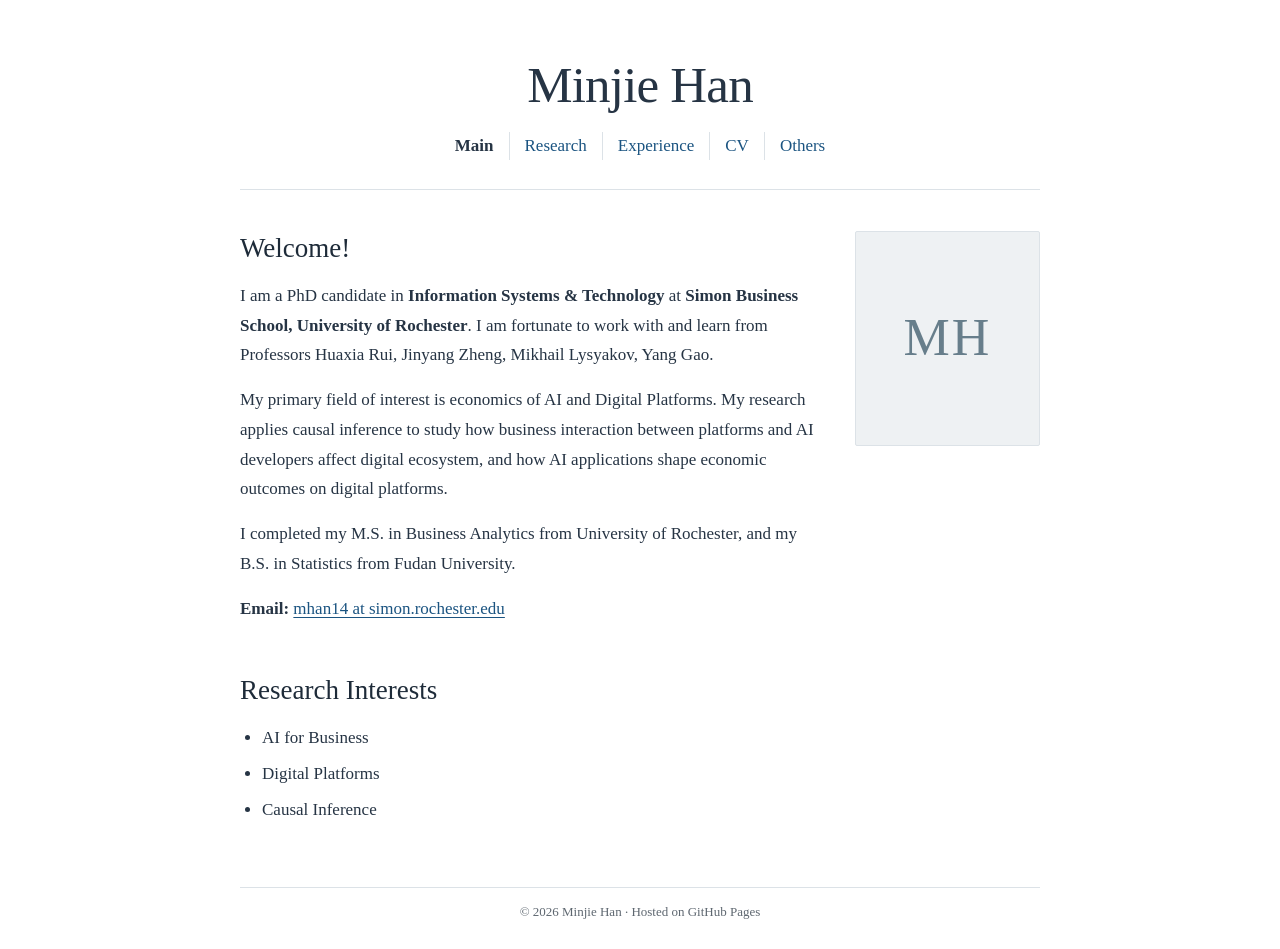
==== index.html @ f379dd78 "Update index.html" ====
<!DOCTYPE html>
<html lang="en">
<head>
  <meta charset="UTF-8">
  <meta name="viewport" content="width=device-width, initial-scale=1">
  <meta name="description" content="Academic homepage of Minjie Han.">
  <title>Minjie Han | Academic Homepage</title>
  <link rel="stylesheet" href="styles.css">
</head>
<body>
  <div class="container">
    <header class="site-header">
      <h1><a href="index.html">Minjie Han</a></h1>
      <nav class="site-nav" aria-label="Main navigation">
        <a href="index.html" aria-current="page">Main</a>
        <a href="research.html">Research</a>
        <a href="experience.html">Experience</a>
        <a href="cv.html">CV</a>
        <a href="others.html">Others</a>
      </nav>
    </header>
    <div class="top-rule"></div>

    <main>
      <div class="hero">
        <div>
          <h2>Welcome!</h2>
          <!-- EDIT: Replace the bracketed text and rewrite this paragraph in your voice. -->
          <p>I am a PhD candidate in <strong>Information Systems & Technology</strong> at <strong>Simon Business School, University of Rochester</strong>. 
            I am fortunate to work with and learn from Professors Huaxia Rui, Jinyang Zheng, Mikhail Lysyakov, Yang Gao.</p>
          <p>My primary field of interest is economics of AI and Digital Platforms. 
            My research applies causal inference to study how business interaction between platforms and AI developers affect digital ecosystem, and how AI applications shape economic outcomes on digital platforms.</p>
          <p>I completed my M.S. in Business Analytics from University of Rochester, and my B.S. in Statistics from Fudan University.</p>
          <p><strong>Email:</strong> <a href="mailto:yourname@university.edu">mhan14 at simon.rochester.edu</a></p>
          <!-- Optional: Add verified links, e.g. Google Scholar or LinkedIn, below. -->
        </div>
        <!-- EDIT PHOTO: Replace the next div with:
             <img class="portrait" src="images/profile.jpg" alt="Portrait of Minjie Han">
             after uploading images/profile.jpg to your repository. -->
        <div class="portrait portrait-placeholder" aria-label="Photo placeholder">MH</div>
      </div>

      <h2>Research Interests</h2>
      <ul class="info-list">
        <li>AI for Business</li>
        <li>Digital Platforms</li>
        <li>Causal Inference</li>
      </ul>
    </main>

    <footer class="site-footer">© 2026 Minjie Han · Hosted on GitHub Pages</footer>
  </div>
</body>
</html>
---- styles.css ----
/* Academic website: simple, responsive styling inspired by classic faculty pages. */
:root {
  --ink: #263444;
  --muted: #5e6770;
  --link: #1b5481;
  --border: #dce2e7;
  --content: 850px;
}
* { box-sizing: border-box; }
html { scroll-behavior: smooth; }
body {
  margin: 0;
  background: #fff;
  color: var(--ink);
  font: 17px/1.75 Georgia, 'Times New Roman', serif;
}
.container { max-width: var(--content); margin: 0 auto; padding: 0 25px; }
a { color: var(--link); text-underline-offset: 3px; }
a:hover { color: #123957; }
a:focus-visible, summary:focus-visible { outline: 3px solid #7da7c5; outline-offset: 3px; }
.site-header { padding-top: 55px; text-align: center; }
.site-header h1 { margin: 0 0 9px; font-size: clamp(37px, 6vw, 51px); font-weight: 500; letter-spacing: -.8px; line-height: 1.2; }
.site-header h1 a { color: var(--ink); text-decoration: none; }
.site-nav { display: flex; justify-content: center; flex-wrap: wrap; gap: 6px 0; margin-top: 16px; }
.site-nav a { display: inline-block; text-decoration: none; padding: 1px 15px; line-height: 1.5; }
.site-nav a + a { border-left: 1px solid var(--border); }
.site-nav a[aria-current="page"] { color: var(--ink); font-weight: bold; }
.top-rule { height: 1px; background: var(--border); margin: 29px 0 41px; }
main { min-height: 360px; }
h2 { font-size: 27px; font-weight: 500; line-height: 1.3; margin: 35px 0 15px; color: #1e2b39; }
h3 { font-size: 19px; font-weight: 600; line-height: 1.35; margin: 24px 0 7px; }
p { margin: 0 0 15px; }
small, .muted { color: var(--muted); }
.page-intro { color: var(--muted); }
.hero { display: grid; grid-template-columns: minmax(0, 1fr) 185px; gap: 34px; align-items: start; }
.hero h2 { margin-top: 0; }
.portrait {
  width: 185px; height: 215px; object-fit: cover; object-position: center;
  border: 1px solid var(--border); border-radius: 2px;
}
.portrait-placeholder {
  display: flex; align-items: center; justify-content: center;
  background: #eef1f3; color: #677e8b;
  font: 52px/1 Georgia, 'Times New Roman', serif;
  letter-spacing: 2px;
}
.info-list { padding-left: 22px; margin-top: 8px; }
.info-list li { margin-bottom: 6px; }
.paper { padding: 17px 0; border-bottom: 1px solid #edf0f2; }
.paper:first-of-type { padding-top: 4px; }
.paper-title { font-weight: 600; margin-bottom: 3px; }
.paper-meta { color: var(--muted); font-size: 15px; margin-bottom: 7px; }
details { margin-top: 6px; }
summary { cursor: pointer; width: fit-content; color: var(--link); font-size: 15px; }
details p { padding: 12px 16px; margin: 7px 0 0; border-left: 3px solid var(--border); background: #f7f9fa; font-size: 15.5px; line-height: 1.65; }
.section-list { list-style: none; padding-left: 0; }
.section-list li { margin: 0 0 14px; }
.section-list strong { display: block; }
.button-link { display: inline-block; border: 1px solid var(--link); padding: 8px 17px; text-decoration: none; border-radius: 3px; margin-top: 10px; }
.site-footer { border-top: 1px solid var(--border); margin: 62px 0 26px; padding-top: 13px; color: var(--muted); font-size: 13px; text-align: center; }
@media (max-width: 600px) {
  body { font-size: 16px; line-height: 1.7; }
  .container { padding: 0 20px; }
  .site-header { padding-top: 30px; }
  .site-header h1 { font-size: 36px; }
  .site-nav a { padding: 1px 10px; font-size: 15px; }
  .hero { display: flex; flex-direction: column-reverse; gap: 21px; }
  .portrait { width: 145px; height: 165px; }
  .top-rule { margin: 23px 0 28px; }
}
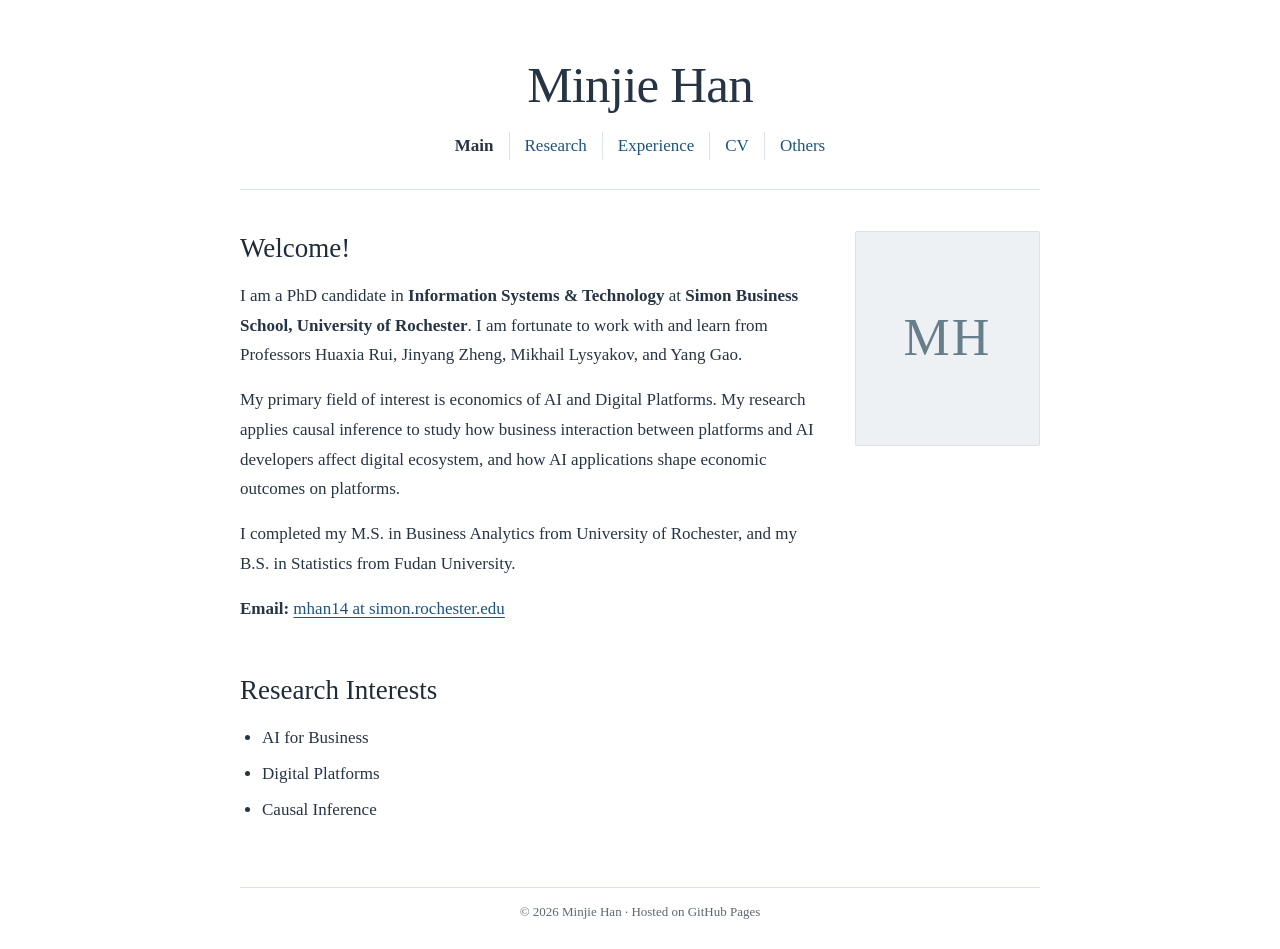
==== commit e6db19a6: "Update index.html" ====
--- a/index.html
+++ b/index.html
@@ -27,9 +27,9 @@
           <h2>Welcome!</h2>
           <!-- EDIT: Replace the bracketed text and rewrite this paragraph in your voice. -->
           <p>I am a PhD candidate in <strong>Information Systems & Technology</strong> at <strong>Simon Business School, University of Rochester</strong>. 
-            I am fortunate to work with and learn from Professors Huaxia Rui, Jinyang Zheng, Mikhail Lysyakov, Yang Gao.</p>
+            I am fortunate to work with and learn from Professors Huaxia Rui, Jinyang Zheng, Mikhail Lysyakov, and Yang Gao.</p>
           <p>My primary field of interest is economics of AI and Digital Platforms. 
-            My research applies causal inference to study how business interaction between platforms and AI developers affect digital ecosystem, and how AI applications shape economic outcomes on digital platforms.</p>
+            My research applies causal inference to study how business interaction between platforms and AI developers affect digital ecosystem, and how AI applications shape economic outcomes on platforms.</p>
           <p>I completed my M.S. in Business Analytics from University of Rochester, and my B.S. in Statistics from Fudan University.</p>
           <p><strong>Email:</strong> <a href="mailto:yourname@university.edu">mhan14 at simon.rochester.edu</a></p>
           <!-- Optional: Add verified links, e.g. Google Scholar or LinkedIn, below. -->
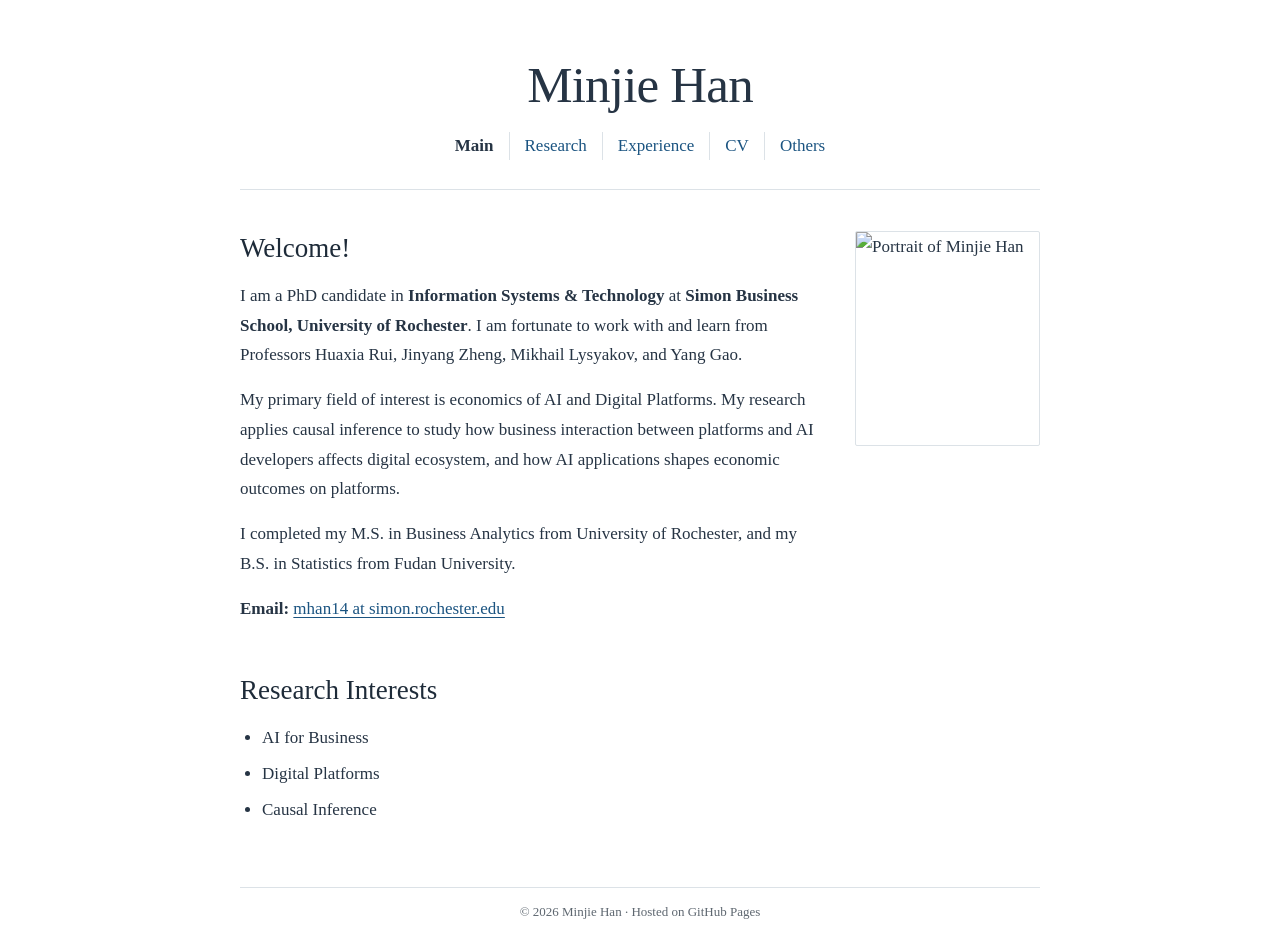
==== commit 6643e832: "Update index.html" ====
--- a/index.html
+++ b/index.html
@@ -29,7 +29,7 @@
           <p>I am a PhD candidate in <strong>Information Systems & Technology</strong> at <strong>Simon Business School, University of Rochester</strong>. 
             I am fortunate to work with and learn from Professors Huaxia Rui, Jinyang Zheng, Mikhail Lysyakov, and Yang Gao.</p>
           <p>My primary field of interest is economics of AI and Digital Platforms. 
-            My research applies causal inference to study how business interaction between platforms and AI developers affect digital ecosystem, and how AI applications shape economic outcomes on platforms.</p>
+            My research applies causal inference to study how business interaction between platforms and AI developers affects digital ecosystem, and how AI applications shapes economic outcomes on platforms.</p>
           <p>I completed my M.S. in Business Analytics from University of Rochester, and my B.S. in Statistics from Fudan University.</p>
           <p><strong>Email:</strong> <a href="mailto:yourname@university.edu">mhan14 at simon.rochester.edu</a></p>
           <!-- Optional: Add verified links, e.g. Google Scholar or LinkedIn, below. -->
@@ -37,7 +37,7 @@
         <!-- EDIT PHOTO: Replace the next div with:
              <img class="portrait" src="images/profile.jpg" alt="Portrait of Minjie Han">
              after uploading images/profile.jpg to your repository. -->
-        <div class="portrait portrait-placeholder" aria-label="Photo placeholder">MH</div>
+        <img class="portrait" src="images/profile.jpg" alt="Portrait of Minjie Han">
       </div>
 
       <h2>Research Interests</h2>
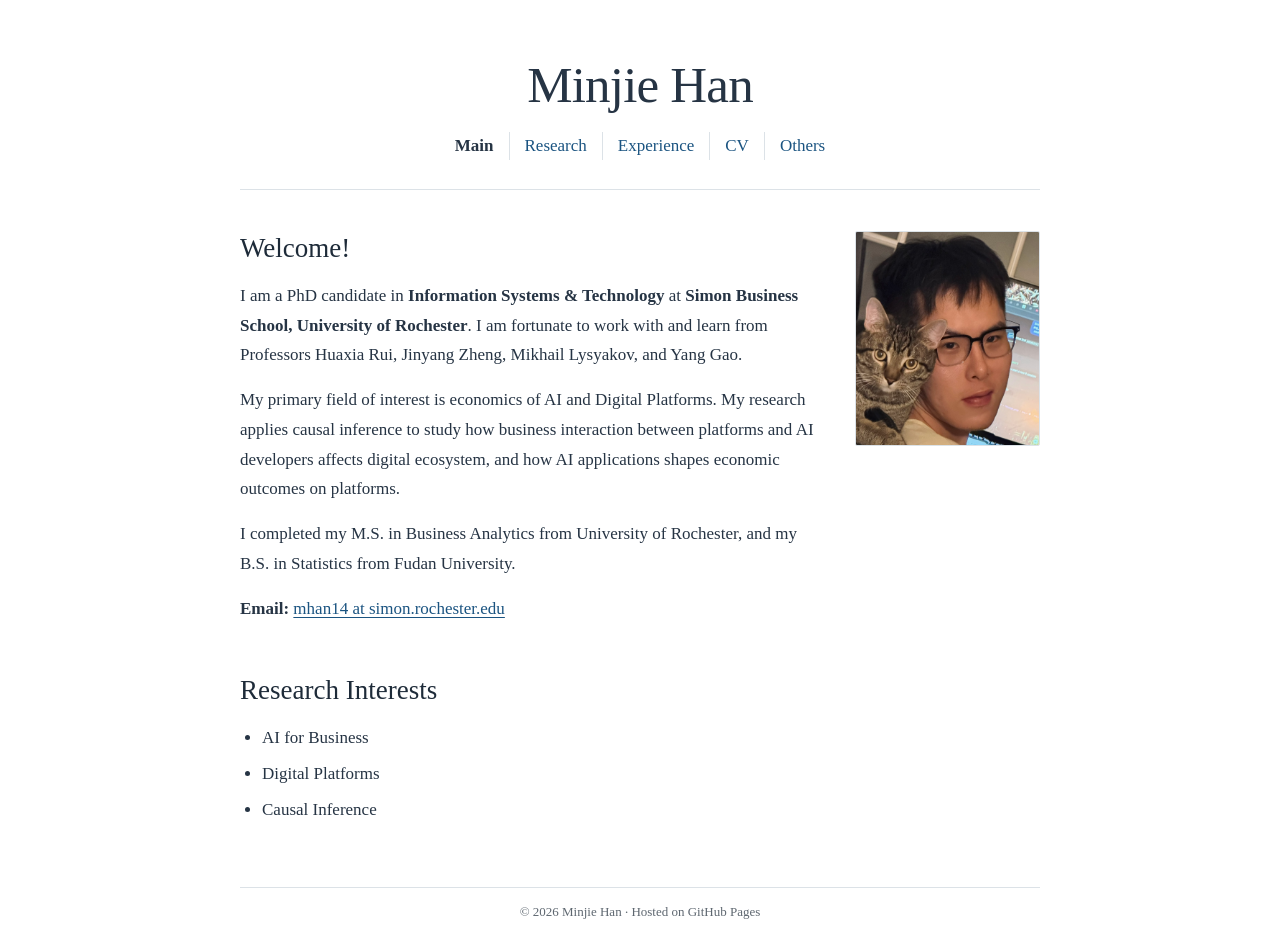
==== commit 41099372: "Update index.html" ====
--- a/index.html
+++ b/index.html
@@ -37,7 +37,7 @@
         <!-- EDIT PHOTO: Replace the next div with:
              <img class="portrait" src="images/profile.jpg" alt="Portrait of Minjie Han">
              after uploading images/profile.jpg to your repository. -->
-        <img class="portrait" src="images/profile.jpg" alt="Portrait of Minjie Han">
+        <img class="portrait" src="images/profile2.png" alt="Portrait of Minjie Han">
       </div>
 
       <h2>Research Interests</h2>
